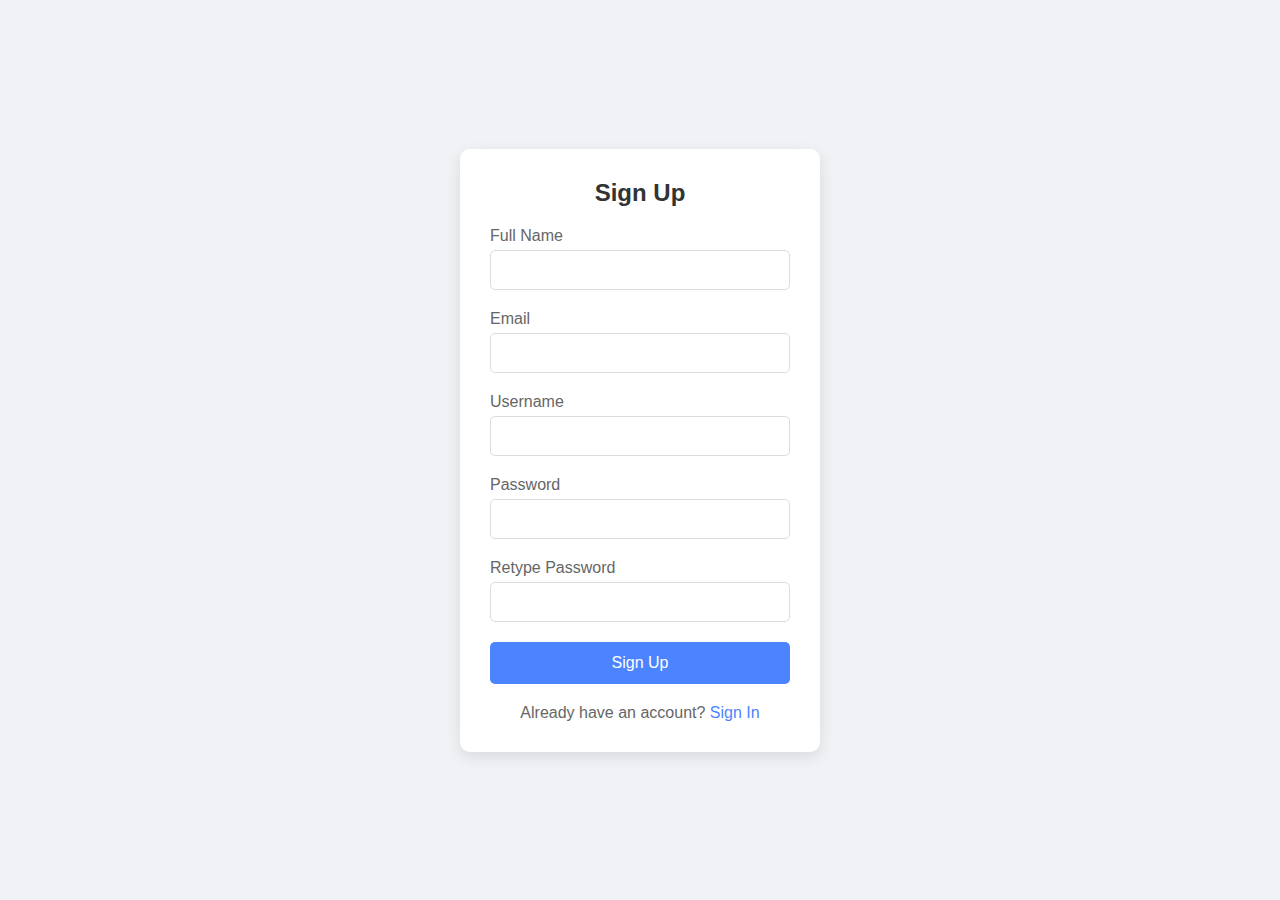
==== index.html @ dbe6e30a "user authentication" ====
<!DOCTYPE html>
<html lang="en">
<head>
    <meta charset="UTF-8">
    <meta name="viewport" content="width=device-width, initial-scale=1.0">
    <title>Authentication System</title>
    <link rel="stylesheet" href="style.css">
</head>
<body>
    <!-- Sign Up Form -->
    <div class="container" id="signup-container">
        <form class="form" id="signup-form">
            <h2>Sign Up</h2>
            <div class="form-group">
                <label for="signup-name">Full Name</label>
                <input type="text" id="signup-name" required>
            </div>
            <div class="form-group">
                <label for="signup-email">Email</label>
                <input type="email" id="signup-email" required>
            </div>
            <div class="form-group">
                <label for="signup-username">Username</label>
                <input type="text" id="signup-username" required>
            </div>
            <div class="form-group">
                <label for="signup-password">Password</label>
                <input type="password" id="signup-password" required>
            </div>
            <div class="form-group">
                <label for="signup-retype-password">Retype Password</label>
                <input type="password" id="signup-retype-password" required>
            </div>
            <button type="submit" class="btn" id="signup-btn">Sign Up</button>
            <div class="switch">
                Already have an account? <a href="#" id="show-signin">Sign In</a>
            </div>
            <div class="error-message" id="signup-error"></div>
        </form>
    </div>

    <!-- Sign In Form -->
    <div class="container" id="signin-container" style="display: none;">
        <form class="form" id="signin-form">
            <h2>Sign In</h2>
            <div class="form-group">
                <label for="signin-username">Username</label>
                <input type="text" id="signin-username" required>
            </div>
            <div class="form-group">
                <label for="signin-password">Password</label>
                <input type="password" id="signin-password" required>
            </div>
            <button type="submit" class="btn" id="signin-btn">Sign In</button>
            <div class="switch">
                Don't have an account? <a href="#" id="show-signup">Sign Up</a>
            </div>
            <div class="error-message" id="signin-error"></div>
        </form>
    </div>
    <script src="script.js"></script>
</body>
</html>
---- style.css ----
* {
    margin: 0;
    padding: 0;
    box-sizing: border-box;
    font-family: Arial, sans-serif;
}

body {
    display: flex;
    justify-content: center;
    align-items: center;
    min-height: 100vh;
    background: #f0f2f5;
}

.container {
    position: relative;
    width: 100%;
    max-width: 400px;
    padding: 20px;
    animation: fadeIn 0.5s ease-in-out;
}

.form {
    background: white;
    padding: 30px;
    border-radius: 10px;
    box-shadow: 0 5px 15px rgba(0, 0, 0, 0.1);
}

.form h2 {
    margin-bottom: 20px;
    color: #333;
    text-align: center;
}

.form-group {
    margin-bottom: 20px;
}

.form-group label {
    display: block;
    margin-bottom: 5px;
    color: #666;
}

.form-group input {
    width: 100%;
    padding: 10px;
    border: 1px solid #ddd;
    border-radius: 5px;
    font-size: 16px;
}

.form-group input:focus {
    outline: none;
    border-color: #4c84ff;
}

.error-input {
    border-color: #ff4444 !important;
}

.btn {
    width: 100%;
    padding: 12px;
    background: #4c84ff;
    border: none;
    border-radius: 5px;
    color: white;
    font-size: 16px;
    cursor: pointer;
    transition: background 0.3s;
}

.btn:hover {
    background: #3367d6;
}

.btn.loading::after {
    content: '';
    display: inline-block;
    width: 16px;
    height: 16px;
    border: 2px solid rgba(255, 255, 255, 0.3);
    border-top-color: #fff;
    border-radius: 50%;
    animation: spin 1s linear infinite;
    margin-left: 8px;
    vertical-align: middle;
}

.switch {
    margin-top: 20px;
    text-align: center;
    color: #666;
}

.switch a {
    color: #4c84ff;
    text-decoration: none;
}

.error-message {
    color: #ff4444;
    margin-top: 10px;
    text-align: center;
    display: none;
}

@keyframes spin {
    0% { transform: rotate(0deg); }
    100% { transform: rotate(360deg); }
}

@keyframes fadeIn {
    from { opacity: 0; }
    to { opacity: 1; }
}

/* Previous styles remain the same... */
/* Dashboard Title Bar */
.dashboard-title-bar {
    background-color: white;
    padding: 1rem 2rem;
    border-bottom: 1px solid #e5e7eb;
    margin-bottom: 1.5rem;
    box-shadow: 0 1px 3px rgba(0, 0, 0, 0.05);
}

.dashboard-title {
    font-size: 1.5rem;
    color: #111827;
    font-weight: 600;
}

.dashboard-subtitle {
    color: #6b7280;
    font-size: 0.875rem;
    margin-top: 0.25rem;
}

/* Breadcrumb navigation */
.breadcrumb {
    display: flex;
    align-items: center;
    gap: 0.5rem;
    margin-bottom: 1rem;
    font-size: 0.875rem;
    color: #6b7280;
}

.breadcrumb a {
    color: #2563eb;
    text-decoration: none;
}

.breadcrumb span::after {
    content: '/';
    margin-left: 0.5rem;
    color: #d1d5db;
}

/* Enhanced card styles */
.card {
    transition: transform 0.2s, box-shadow 0.2s;
}

.card:hover {
    transform: translateY(-2px);
    box-shadow: 0 4px 6px rgba(0, 0, 0, 0.1);
}

/* Quick action buttons */
.quick-actions {
    display: flex;
    gap: 1rem;
    margin-bottom: 1.5rem;
}

.action-button {
    display: flex;
    align-items: center;
    gap: 0.5rem;
    padding: 0.75rem 1.5rem;
    background-color: white;
    border: 1px solid #e5e7eb;
    border-radius: 0.5rem;
    color: #374151;
    font-size: 0.875rem;
    font-weight: 500;
    cursor: pointer;
    transition: all 0.2s;
}

.action-button:hover {
    background-color: #f9fafb;
    border-color: #d1d5db;
}

/* Enhanced table interactions */
table tr {
    transition: background-color 0.2s;
}

table tr:hover {
    background-color: #f9fafb;
}

/* Enhanced form styles */
.form-group {
    position: relative;
}

input:focus {
    outline: none;
    border-color: #2563eb;
    box-shadow: 0 0 0 3px rgba(37, 99, 235, 0.1);
}

/* Tooltips */
.tooltip {
    position: relative;
    display: inline-block;
}

.tooltip:hover::after {
    content: attr(data-tooltip);
    position: absolute;
    bottom: 100%;
    left: 50%;
    transform: translateX(-50%);
    padding: 0.5rem;
    background-color: #1f2937;
    color: white;
    font-size: 0.75rem;
    border-radius: 0.25rem;
    white-space: nowrap;
    z-index: 10;
}

/* Status indicators */
.status-indicator {
    display: inline-flex;
    align-items: center;
    gap: 0.375rem;
}

.status-dot {
    width: 0.5rem;
    height: 0.5rem;
    border-radius: 9999px;
}

.status-active {
    background-color: #10b981;
}

.status-inactive {
    background-color: #ef4444;
}

/* Welcome banner */
.welcome-banner {
    background: linear-gradient(to right, #2563eb, #1d4ed8);
    color: white;
    padding: 2rem;
    border-radius: 0.5rem;
    margin-bottom: 2rem;
}

.welcome-banner h2 {
    font-size: 1.5rem;
    font-weight: 600;
    margin-bottom: 0.5rem;
}

.welcome-banner p {
    opacity: 0.9;
}

/* Helper classes */
.text-sm { font-size: 0.875rem; }
.text-gray { color: #6b7280; }
.mt-4 { margin-top: 1rem; }
.mb-4 { margin-bottom: 1rem; }

/* Responsive improvements */
@media (max-width: 1024px) {
    .sidebar {
        width: 240px;
    }
    
    .main-content {
        margin-left: 240px;
    }
}

@media (max-width: 768px) {
    .sidebar {
        display: none;
    }
    
    .main-content {
        margin-left: 0;
    }
    
    .quick-actions {
        flex-wrap: wrap;
    }
    
    .action-button {
        width: calc(50% - 0.5rem);
    }
}
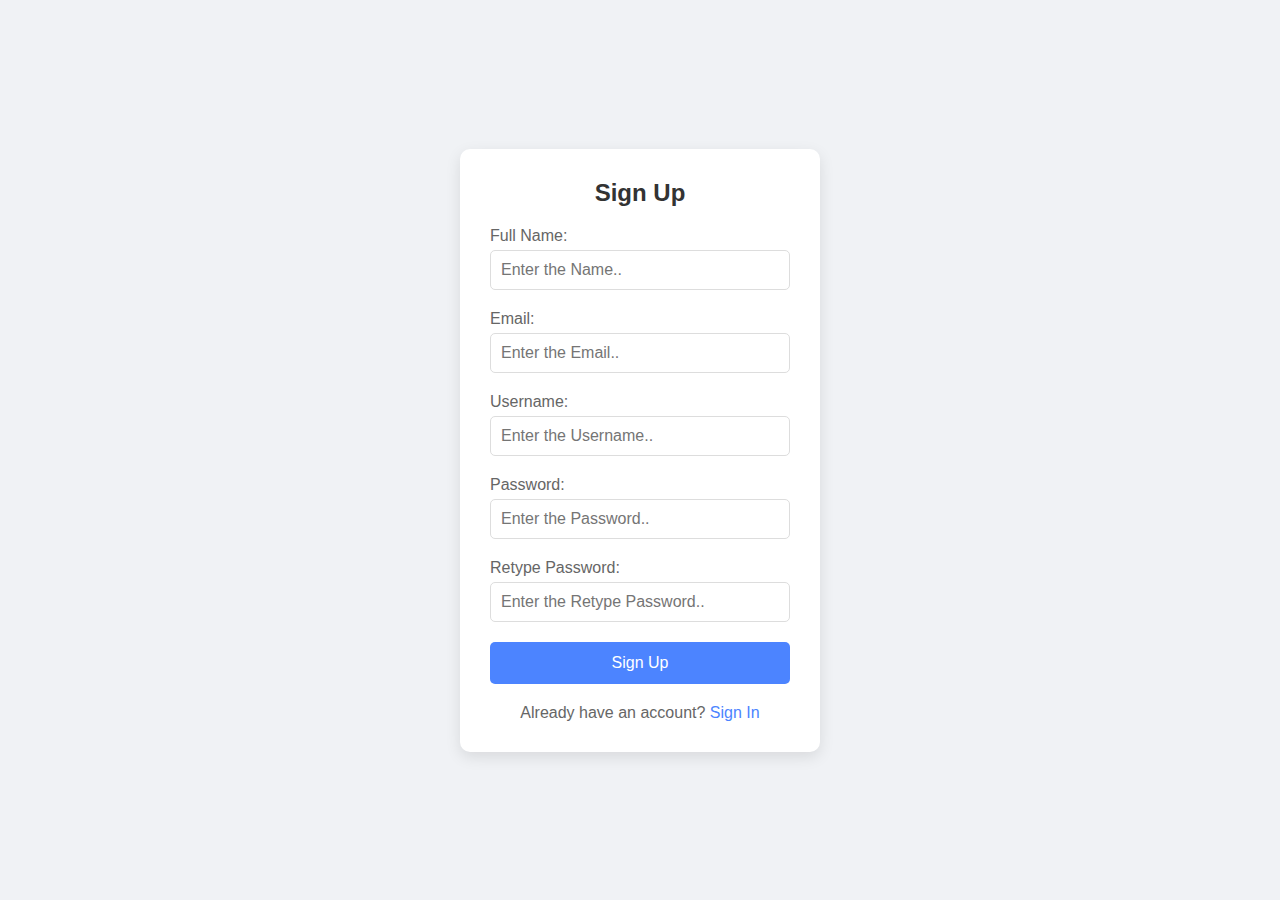
==== commit 25ca1b21: "layout change" ====
--- a/index.html
+++ b/index.html
@@ -12,24 +12,24 @@
         <form class="form" id="signup-form">
             <h2>Sign Up</h2>
             <div class="form-group">
-                <label for="signup-name">Full Name</label>
-                <input type="text" id="signup-name" required>
+                <label for="signup-name">Full Name:</label>
+                <input type="text" id="signup-name" placeholder="Enter the Name.." required>
             </div>
             <div class="form-group">
-                <label for="signup-email">Email</label>
-                <input type="email" id="signup-email" required>
+                <label for="signup-email">Email:</label>
+                <input type="email" id="signup-email"placeholder="Enter the Email.." required>
             </div>
             <div class="form-group">
-                <label for="signup-username">Username</label>
-                <input type="text" id="signup-username" required>
+                <label for="signup-username">Username:</label>
+                <input type="text" id="signup-username" placeholder="Enter the Username.." required>
             </div>
             <div class="form-group">
-                <label for="signup-password">Password</label>
-                <input type="password" id="signup-password" required>
+                <label for="signup-password">Password:</label>
+                <input type="password" id="signup-password" placeholder="Enter the Password.." required>
             </div>
             <div class="form-group">
-                <label for="signup-retype-password">Retype Password</label>
-                <input type="password" id="signup-retype-password" required>
+                <label for="signup-retype-password">Retype Password:</label>
+                <input type="password" id="signup-retype-password" placeholder="Enter the Retype Password.." required>
             </div>
             <button type="submit" class="btn" id="signup-btn">Sign Up</button>
             <div class="switch">
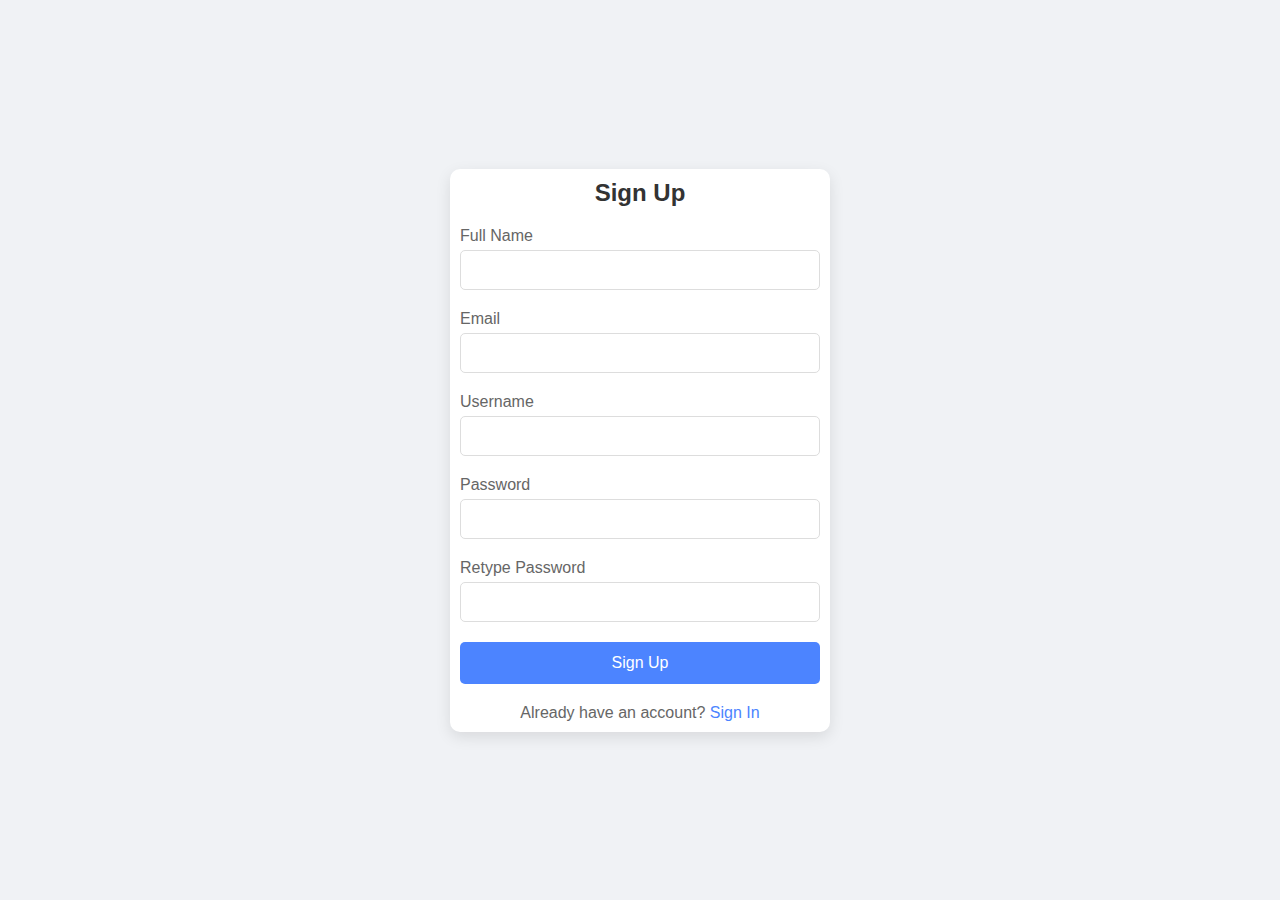
==== commit 37552508: "layout change" ====
--- a/index.html
+++ b/index.html
@@ -12,24 +12,24 @@
         <form class="form" id="signup-form">
             <h2>Sign Up</h2>
             <div class="form-group">
-                <label for="signup-name">Full Name:</label>
-                <input type="text" id="signup-name" placeholder="Enter the Name.." required>
+                <label for="signup-name">Full Name</label>
+                <input type="text" id="signup-name" required>
             </div>
             <div class="form-group">
-                <label for="signup-email">Email:</label>
-                <input type="email" id="signup-email"placeholder="Enter the Email.." required>
+                <label for="signup-email">Email</label>
+                <input type="email" id="signup-email" required>
             </div>
             <div class="form-group">
-                <label for="signup-username">Username:</label>
-                <input type="text" id="signup-username" placeholder="Enter the Username.." required>
+                <label for="signup-username">Username</label>
+                <input type="text" id="signup-username" required>
             </div>
             <div class="form-group">
-                <label for="signup-password">Password:</label>
-                <input type="password" id="signup-password" placeholder="Enter the Password.." required>
+                <label for="signup-password">Password</label>
+                <input type="password" id="signup-password" required>
             </div>
             <div class="form-group">
-                <label for="signup-retype-password">Retype Password:</label>
-                <input type="password" id="signup-retype-password" placeholder="Enter the Retype Password.." required>
+                <label for="signup-retype-password">Retype Password</label>
+                <input type="password" id="signup-retype-password" required>
             </div>
             <button type="submit" class="btn" id="signup-btn">Sign Up</button>
             <div class="switch">
--- a/style.css
+++ b/style.css
@@ -17,13 +17,13 @@
     position: relative;
     width: 100%;
     max-width: 400px;
-    padding: 20px;
+    padding: 10px;
     animation: fadeIn 0.5s ease-in-out;
 }
 
 .form {
     background: white;
-    padding: 30px;
+    padding: 10px;
     border-radius: 10px;
     box-shadow: 0 5px 15px rgba(0, 0, 0, 0.1);
 }
